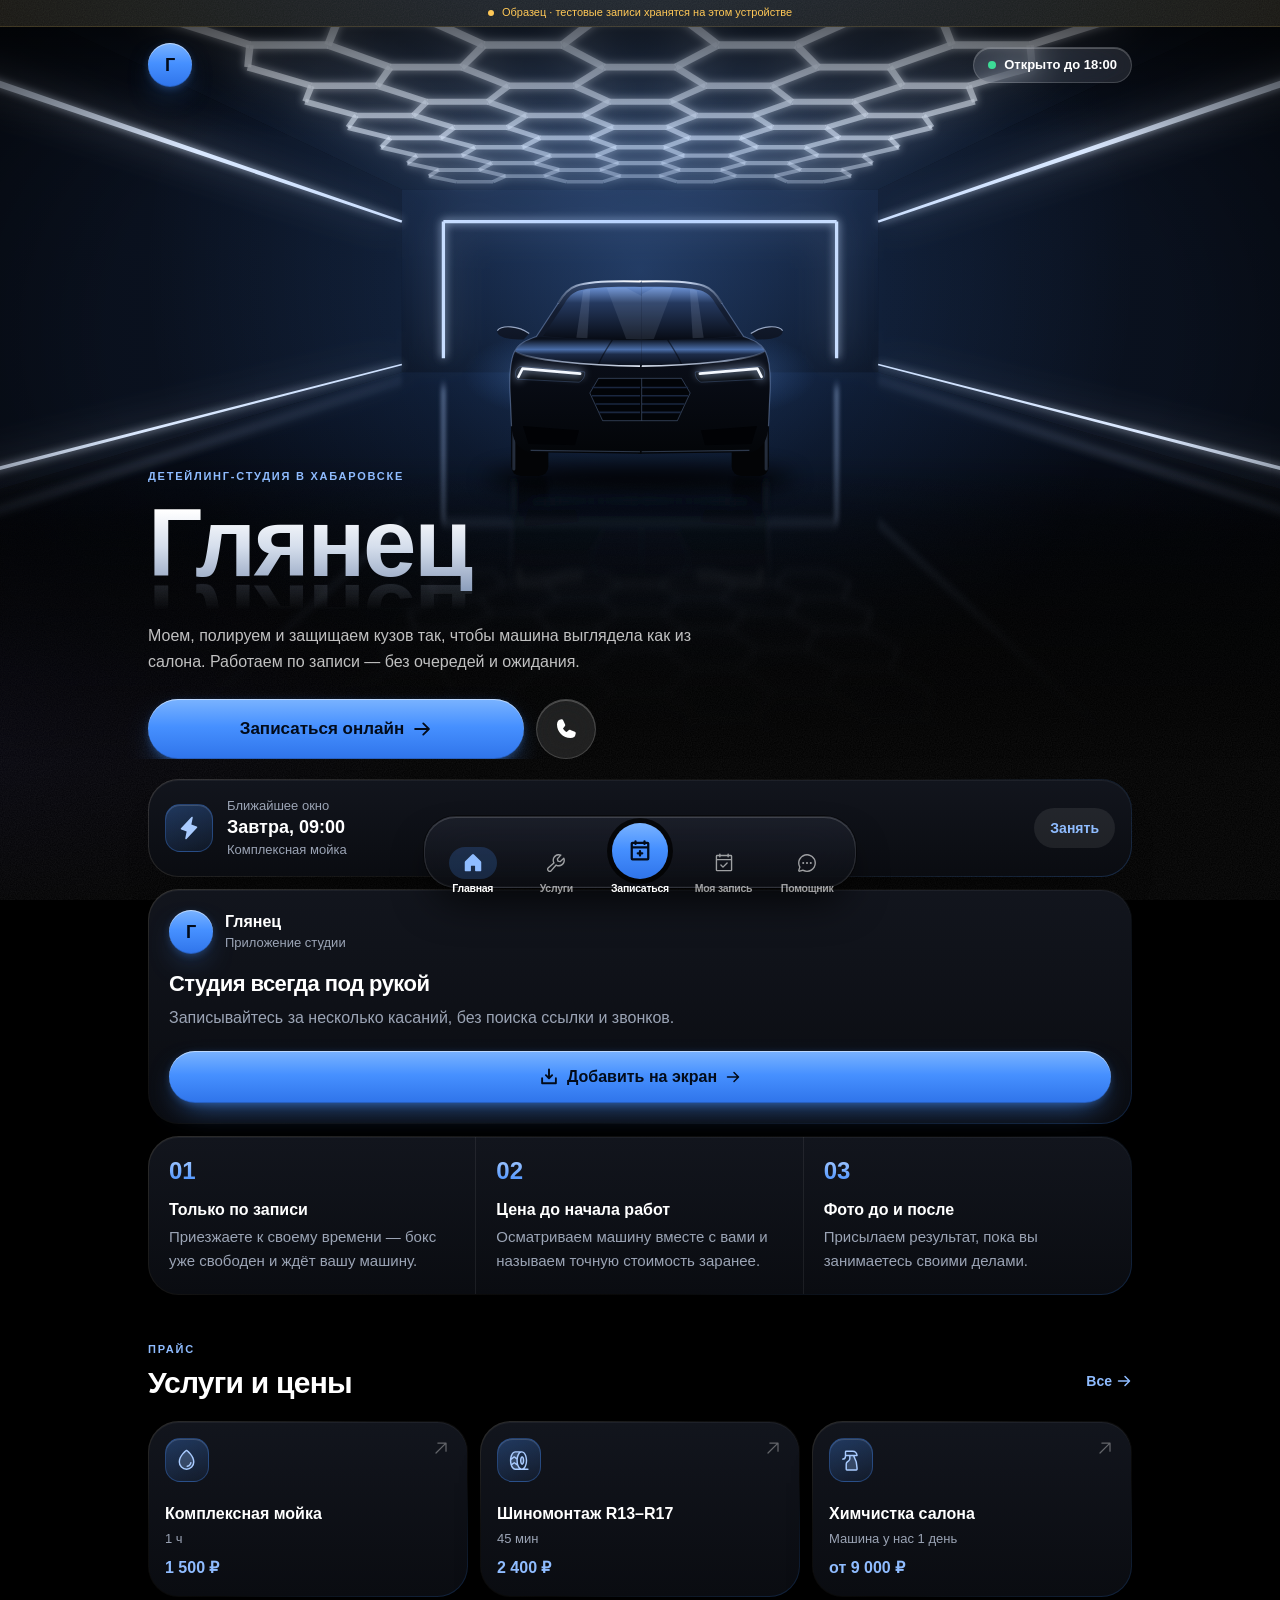
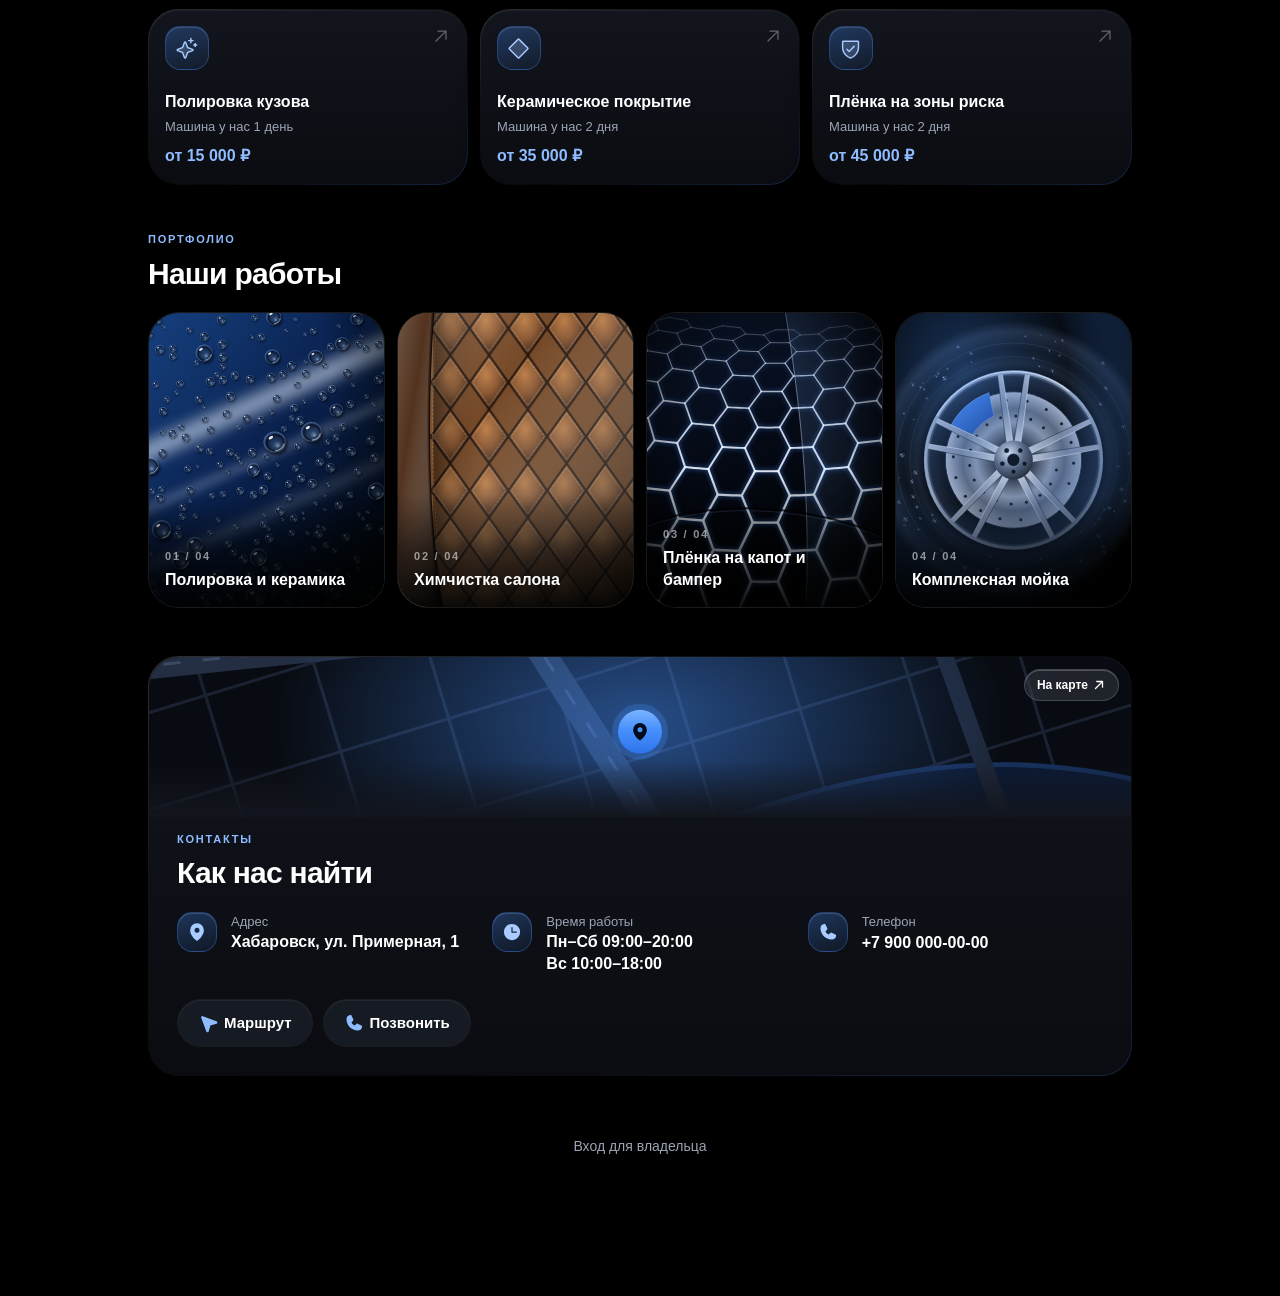
==== index.html @ 2c5d02f9 "Сайт записи «Глянец»: первая публикация Co-Authored-By: Claude Opus 5.5 <noreply@anthropic.com>" ====
<!doctype html>
<html lang="ru" class="dark">
  <head>
    <meta charset="UTF-8" />
    <meta name="viewport" content="width=device-width, initial-scale=1, viewport-fit=cover" />
    <meta name="theme-color" content="#000000" />
    <meta name="color-scheme" content="dark" />
    <meta name="mobile-web-app-capable" content="yes" />
    <meta name="apple-mobile-web-app-capable" content="yes" />
    <meta name="apple-mobile-web-app-status-bar-style" content="black-translucent" />
    <title>Онлайн-запись</title>
    <script type="module" crossorigin src="/assets/index-wC_ULLAL.js"></script>
    <link rel="stylesheet" crossorigin href="/assets/index-Dm6SfHuJ.css">
  <script id="vite-plugin-pwa:register-sw" src="/registerSW.js"></script></head>
  <body>
    <div id="root"></div>
  </body>
</html>
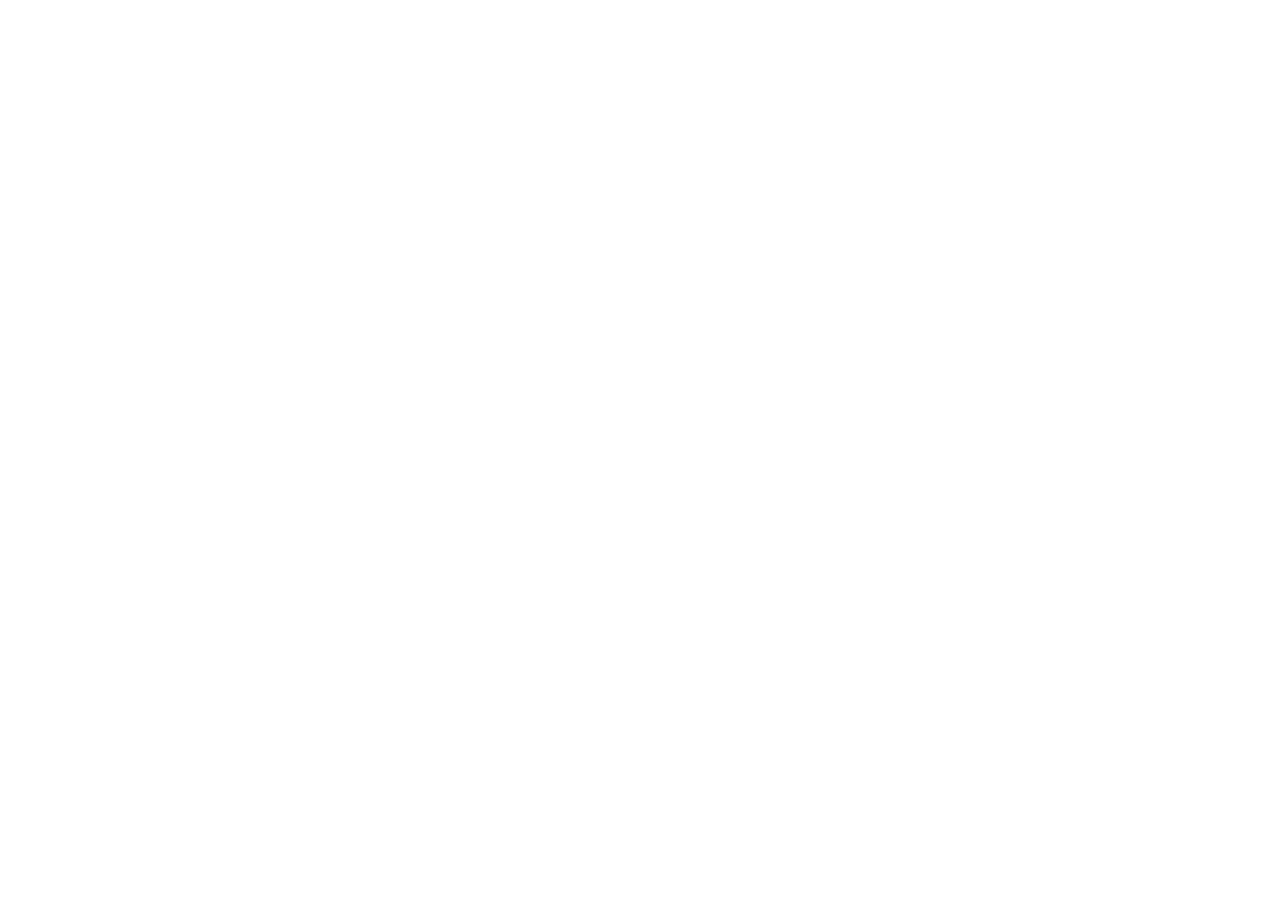
==== commit b7f8465a: "Сайт переехал на zapis-avto.github.io Co-Authored-By: Claude Opus 5.5 <noreply@anthropic.com>" ====
--- a/index.html
+++ b/index.html
@@ -1,18 +1,16 @@
 <!doctype html>
-<html lang="ru" class="dark">
+<html lang="ru">
   <head>
-    <meta charset="UTF-8" />
-    <meta name="viewport" content="width=device-width, initial-scale=1, viewport-fit=cover" />
-    <meta name="theme-color" content="#000000" />
-    <meta name="color-scheme" content="dark" />
-    <meta name="mobile-web-app-capable" content="yes" />
-    <meta name="apple-mobile-web-app-capable" content="yes" />
-    <meta name="apple-mobile-web-app-status-bar-style" content="black-translucent" />
+    <meta charset="utf-8" />
+    <meta name="viewport" content="width=device-width, initial-scale=1" />
+    <meta name="robots" content="noindex, nofollow" />
     <title>Онлайн-запись</title>
-    <script type="module" crossorigin src="/assets/index-wC_ULLAL.js"></script>
-    <link rel="stylesheet" crossorigin href="/assets/index-Dm6SfHuJ.css">
-  <script id="vite-plugin-pwa:register-sw" src="/registerSW.js"></script></head>
-  <body>
-    <div id="root"></div>
+    <script>
+      // Сайт переехал: открываем ту же страницу по новому адресу.
+      location.replace('https://zapis-avto.github.io' + location.pathname.replace(/^\/s\/demo(\/|$)/, '/s/glyanec$1') + location.search)
+    </script>
+  </head>
+  <body style="margin: 0; padding: 24px; background: #000; color: #fff; font-family: sans-serif">
+    <p><a style="color: #8fbcff" href="https://zapis-avto.github.io/">Сайт переехал: zapis-avto.github.io</a></p>
   </body>
 </html>
